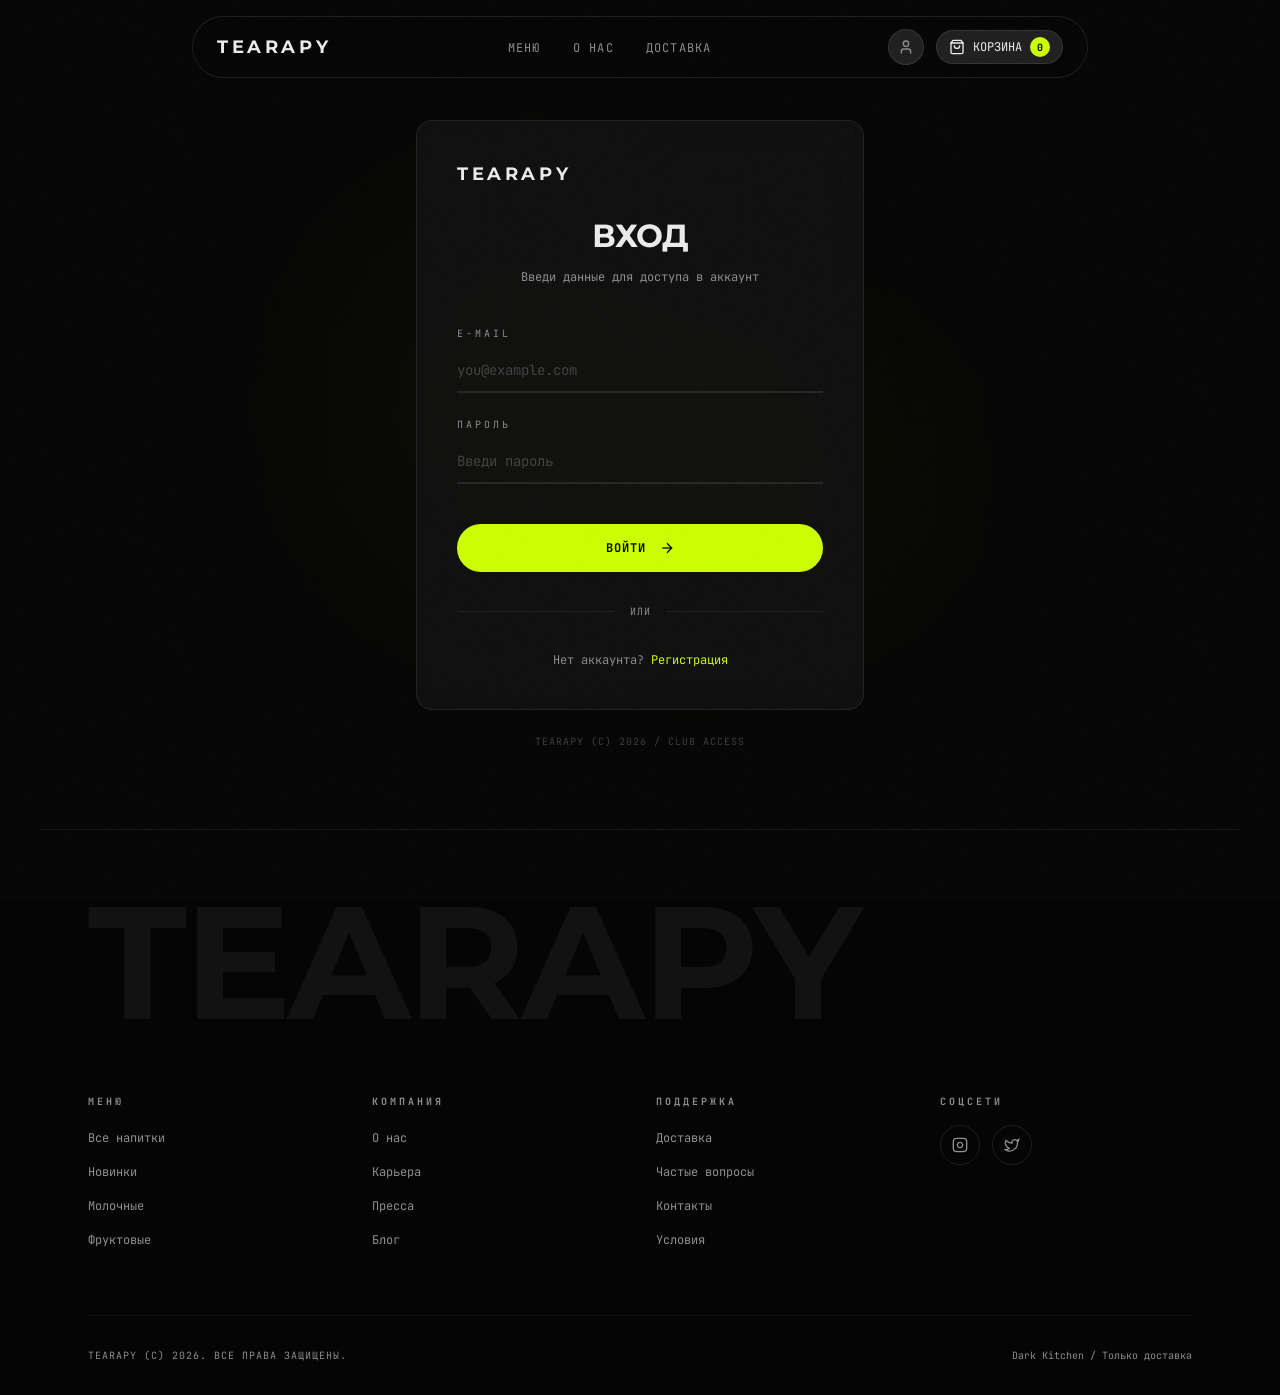
==== login.html @ bb84c398 "update: remove react" ====
<!DOCTYPE html>
<html lang="ru">
<head>
  <meta charset="UTF-8">
  <meta name="viewport" content="width=1200">
  <title>Вход | TEARAPY</title>
  <link rel="stylesheet" href="style.css">
  <link rel="preconnect" href="https://fonts.googleapis.com">
  <link rel="preconnect" href="https://fonts.gstatic.com" crossorigin>
  <link href="https://fonts.googleapis.com/css2?family=JetBrains+Mono:wght@400;500;600&family=Montserrat:wght@400;500;600;700;800&display=swap" rel="stylesheet">
</head>
<body>
  <main class="page">
    <header class="header">
      <nav class="header_nav">
        <a href="index.html" class="header_logo">TEARAPY</a>
        <ul class="header_links">
          <li><a href="menu.html" class="header_link">МЕНЮ</a></li>
          <li><a href="index.html#about" class="header_link">О НАС</a></li>
          <li><a href="index.html#delivery" class="header_link">ДОСТАВКА</a></li>
        </ul>
        <div class="header_actions">
          <a href="login.html" class="header_account" aria-label="Аккаунт">
            <svg xmlns="http://www.w3.org/2000/svg" width="16" height="16" viewBox="0 0 24 24" fill="none" stroke="currentColor" stroke-width="2" stroke-linecap="round" stroke-linejoin="round"><path d="M19 21v-2a4 4 0 0 0-4-4H9a4 4 0 0 0-4 4v2"/><circle cx="12" cy="7" r="4"/></svg>
          </a>
          <a href="menu.html" class="header_cart" aria-label="Корзина">
            <svg xmlns="http://www.w3.org/2000/svg" width="16" height="16" viewBox="0 0 24 24" fill="none" stroke="currentColor" stroke-width="2" stroke-linecap="round" stroke-linejoin="round"><path d="M6 2 3 6v14a2 2 0 0 0 2 2h14a2 2 0 0 0 2-2V6l-3-4Z"/><path d="M3 6h18"/><path d="M16 10a4 4 0 0 1-8 0"/></svg>
            <span class="header_cart_label">КОРЗИНА</span>
            <span class="header_cart_count">0</span>
          </a>
        </div>
      </nav>
    </header>

    <section class="auth">
      <div class="auth_bg">
        <div class="auth_bg_blur auth_bg_blur_left"></div>
        <div class="auth_bg_blur auth_bg_blur_right"></div>
      </div>
      <div class="auth_card">
        <a href="index.html" class="auth_logo">TEARAPY</a>
        <h1 class="auth_title">ВХОД</h1>
        <p class="auth_subtitle">Введи данные для доступа в аккаунт</p>

        <form class="auth_form" action="#" method="post">
          <div class="auth_field">
            <label class="auth_label" for="auth-email">E-mail</label>
            <input type="email" id="auth-email" name="email" class="auth_input" placeholder="you@example.com">
          </div>
          <div class="auth_field">
            <label class="auth_label" for="auth-password">Пароль</label>
            <input type="password" id="auth-password" name="password" class="auth_input" placeholder="Введи пароль">
          </div>
          <button type="submit" class="auth_submit">ВОЙТИ
            <svg xmlns="http://www.w3.org/2000/svg" width="16" height="16" viewBox="0 0 24 24" fill="none" stroke="currentColor" stroke-width="2"><path d="M5 12h14"/><path d="m12 5 7 7-7 7"/></svg>
          </button>
        </form>

        <div class="auth_divider">
          <span class="auth_divider_line"></span>
          <span class="auth_divider_text">или</span>
          <span class="auth_divider_line"></span>
        </div>

        <p class="auth_switch">
          Нет аккаунта? <a href="register.html" class="auth_link">Регистрация</a>
        </p>
      </div>

      <p class="auth_footer">TEARAPY (C) 2026 / Club Access</p>
    </section>

    <footer class="footer">
      <div class="footer_logo_wrap">
        <h2 class="footer_logo">TEARAPY</h2>
      </div>
      <div class="footer_links_grid">
        <div class="footer_column">
          <h4 class="footer_column_title">Меню</h4>
          <ul class="footer_column_links">
            <li><a href="menu.html" class="footer_link">Все напитки</a></li>
            <li><a href="menu.html#all" class="footer_link">Новинки</a></li>
            <li><a href="menu.html#milk-tea" class="footer_link">Молочные</a></li>
            <li><a href="menu.html#fruit-tea" class="footer_link">Фруктовые</a></li>
          </ul>
        </div>
        <div class="footer_column">
          <h4 class="footer_column_title">Компания</h4>
          <ul class="footer_column_links">
            <li><a href="index.html#about" class="footer_link">О нас</a></li>
            <li><a href="#" class="footer_link">Карьера</a></li>
            <li><a href="#" class="footer_link">Пресса</a></li>
            <li><a href="#" class="footer_link">Блог</a></li>
          </ul>
        </div>
        <div class="footer_column">
          <h4 class="footer_column_title">Поддержка</h4>
          <ul class="footer_column_links">
            <li><a href="#" class="footer_link">Доставка</a></li>
            <li><a href="#" class="footer_link">Частые вопросы</a></li>
            <li><a href="#" class="footer_link">Контакты</a></li>
            <li><a href="#" class="footer_link">Условия</a></li>
          </ul>
        </div>
        <div class="footer_column footer_column_social">
          <h4 class="footer_column_title">Соцсети</h4>
          <div class="footer_social">
            <a href="#" class="footer_social_link" aria-label="Instagram">
              <svg xmlns="http://www.w3.org/2000/svg" width="16" height="16" viewBox="0 0 24 24" fill="none" stroke="currentColor" stroke-width="2"><rect width="20" height="20" x="2" y="2" rx="5" ry="5"/><path d="M16 11.37A4 4 0 1 1 12.63 8 4 4 0 0 1 16 11.37z"/><line x1="17.5" x2="17.51" y1="6.5" y2="6.5"/></svg>
            </a>
            <a href="#" class="footer_social_link" aria-label="Twitter">
              <svg xmlns="http://www.w3.org/2000/svg" width="16" height="16" viewBox="0 0 24 24" fill="none" stroke="currentColor" stroke-width="2"><path d="M22 4s-.7 2.1-2 3.4c1.6 10-9.4 17.3-18 11.6 2.2.1 4.4-.6 6-2C3 15.5.5 9.6 3 5c2.2 2.6 5.6 4.1 9 4-.9-4.2 4-6.6 7-3.8 1.1 0 3-1.2 3-1.2z"/></svg>
            </a>
          </div>
        </div>
      </div>
      <div class="footer_bottom">
        <p class="footer_copyright">TEARAPY (C) 2026. Все права защищены.</p>
        <p class="footer_tagline">Dark Kitchen / Только доставка</p>
      </div>
    </footer>
  </main>
</body>
</html>
---- style.css ----
/* ============================================
   TEARAPY | Dark Kitchen — Static HTML/CSS
   Fixed width: 1200px | No JS | No Animations
   Naming: block_element (Block_Element)
   ============================================ */

:root {
  --background: 0 0% 2%;
  --foreground: 0 0% 92%;
  --card: 0 0% 7%;
  --primary: 72 100% 50%;
  --primary-foreground: 0 0% 2%;
  --secondary: 0 0% 12%;
  --muted: 0 0% 12%;
  --muted-foreground: 0 0% 55%;
  --border: 0 0% 14%;
}

* {
  box-sizing: border-box;
  margin: 0;
  padding: 0;
}

body {
  font-family: "Montserrat", system-ui, sans-serif;
  background: hsl(var(--background));
  color: hsl(var(--foreground));
  font-size: 16px;
  line-height: 1.5;
  -webkit-font-smoothing: antialiased;
  min-height: 100vh;
}

body::before {
  content: "";
  position: fixed;
  inset: 0;
  z-index: 50;
  pointer-events: none;
  opacity: 0.03;
  background-image: url("data:image/svg+xml,%3Csvg viewBox='0 0 256 256' xmlns='http://www.w3.org/2000/svg'%3E%3Cfilter id='noise'%3E%3CfeTurbulence type='fractalNoise' baseFrequency='0.9' numOctaves='4' stitchTiles='stitch'/%3E%3C/filter%3E%3Crect width='100%25' height='100%25' filter='url(%23noise)' opacity='1'/%3E%3C/svg%3E");
  background-repeat: repeat;
  background-size: 256px 256px;
}

::-webkit-scrollbar {
  width: 4px;
  height: 4px;
}
::-webkit-scrollbar-track {
  background: hsl(0 0% 5%);
}
::-webkit-scrollbar-thumb {
  background: hsl(0 0% 20%);
  border-radius: 2px;
}
::-webkit-scrollbar-thumb:hover {
  background: hsl(var(--primary));
}

/* Page */
.page {
  width: 1200px;
  margin: 0 auto;
  min-height: 100vh;
  position: relative;
}

/* =====================
   Header
   ===================== */
.header {
  position: fixed;
  top: 16px;
  left: 50%;
  transform: translateX(-50%);
  z-index: 40;
  width: calc(100% - 32px);
  max-width: 896px;
}

.header_nav {
  display: flex;
  align-items: center;
  justify-content: space-between;
  padding: 12px 24px;
  border-radius: 9999px;
  border: 1px solid hsl(var(--foreground) / 0.1);
  background: hsl(var(--background) / 0.6);
  backdrop-filter: blur(24px);
}

.header_logo {
  font-weight: 700;
  font-size: 18px;
  letter-spacing: 0.2em;
  text-transform: uppercase;
  color: hsl(var(--foreground));
  text-decoration: none;
}

.header_links {
  display: flex;
  align-items: center;
  gap: 32px;
  list-style: none;
}

.header_link {
  font-family: "JetBrains Mono", monospace;
  font-size: 12px;
  letter-spacing: 0.1em;
  text-transform: uppercase;
  color: hsl(var(--muted-foreground));
  text-decoration: none;
  transition: color 0.2s ease;
}

.header_link:hover {
  color: hsl(var(--primary));
}

.header_actions {
  display: flex;
  align-items: center;
  gap: 12px;
}

.header_account {
  display: flex;
  align-items: center;
  justify-content: center;
  width: 36px;
  height: 36px;
  border-radius: 9999px;
  border: 1px solid hsl(var(--foreground) / 0.1);
  background: hsl(var(--secondary));
  color: hsl(var(--muted-foreground));
  text-decoration: none;
  transition: border-color 0.2s ease, color 0.2s ease;
}

.header_account:hover {
  border-color: hsl(var(--primary));
  color: hsl(var(--primary));
}

.header_cart {
  display: flex;
  align-items: center;
  gap: 8px;
  padding: 6px 12px;
  border-radius: 9999px;
  border: 1px solid hsl(var(--foreground) / 0.1);
  background: hsl(var(--secondary));
  color: hsl(var(--foreground));
  text-decoration: none;
  transition: border-color 0.2s ease, color 0.2s ease;
  font-family: "JetBrains Mono", monospace;
  font-size: 12px;
}

.header_cart:hover {
  border-color: hsl(var(--primary));
  color: hsl(var(--primary));
}

.header_cart_label {
  display: inline;
}

.header_cart_count {
  display: inline-flex;
  align-items: center;
  justify-content: center;
  min-width: 20px;
  height: 20px;
  padding: 0 6px;
  border-radius: 9999px;
  background: hsl(var(--primary));
  color: hsl(var(--primary-foreground));
  font-size: 10px;
  font-weight: 700;
}

/* =====================
   Hero
   ===================== */
.hero {
  position: relative;
  display: flex;
  flex-direction: column;
  min-height: 100vh;
  padding-top: 96px;
}

.hero_content {
  display: flex;
  flex: 1;
  flex-direction: row;
  align-items: center;
  justify-content: center;
  gap: 32px;
  padding: 32px 48px 32px 48px;
}

.hero_typography {
  flex: 1;
  display: flex;
  flex-direction: column;
  gap: 8px;
}

.hero_subtitle {
  font-family: "JetBrains Mono", monospace;
  font-size: 12px;
  letter-spacing: 0.4em;
  text-transform: uppercase;
  color: hsl(var(--primary));
}

.hero_title {
  font-size: 5.5rem;
  font-weight: 800;
  line-height: 0.9;
  letter-spacing: -0.02em;
  text-transform: uppercase;
  color: hsl(var(--foreground));
}

.hero_title_accent {
  color: hsl(var(--primary));
}

.hero_title_muted {
  color: hsl(var(--muted-foreground));
}

.hero_description {
  margin-top: 16px;
  font-family: "JetBrains Mono", monospace;
  font-size: 14px;
  line-height: 1.6;
  color: hsl(var(--muted-foreground));
  max-width: 400px;
}

.hero_actions {
  margin-top: 24px;
  display: flex;
  flex-wrap: wrap;
  gap: 12px;
}

.hero_btn {
  display: inline-flex;
  align-items: center;
  padding: 12px 24px;
  border-radius: 9999px;
  font-family: "JetBrains Mono", monospace;
  font-size: 12px;
  font-weight: 600;
  letter-spacing: 0.1em;
  text-transform: uppercase;
  text-decoration: none;
  transition: transform 0.2s ease, border-color 0.2s ease, color 0.2s ease;
}

.hero_btn_primary {
  background: hsl(var(--primary));
  color: hsl(var(--primary-foreground));
}

.hero_btn_primary:hover {
  transform: scale(1.05);
}

.hero_btn_secondary {
  border: 1px solid hsl(var(--foreground) / 0.2);
  color: hsl(var(--foreground));
}

.hero_btn_secondary:hover {
  border-color: hsl(var(--primary));
  color: hsl(var(--primary));
}

.hero_image_wrap {
  position: relative;
  flex: 1;
  display: flex;
  align-items: center;
  justify-content: center;
  width: 480px;
  height: 600px;
}

.hero_image_glow {
  position: absolute;
  inset: 0;
  border-radius: 24px;
  background: hsl(var(--primary) / 0.1);
  filter: blur(48px);
}

.hero_image {
  position: relative;
  z-index: 10;
  width: 100%;
  height: 100%;
  border-radius: 24px;
  object-fit: cover;
}

.hero_marquee {
  overflow: hidden;
  border-top: 1px solid hsl(var(--foreground) / 0.1);
  border-bottom: 1px solid hsl(var(--foreground) / 0.1);
  background: hsl(var(--secondary) / 0.5);
  padding: 12px 0;
}

.hero_marquee_text {
  font-family: "JetBrains Mono", monospace;
  font-size: 12px;
  letter-spacing: 0.3em;
  text-transform: uppercase;
  color: hsl(var(--muted-foreground));
  white-space: nowrap;
}

/* =====================
   Advantages (BentoGrid)
   ===================== */
.advantages {
  padding: 80px 48px;
}

.advantages_header {
  margin-bottom: 48px;
}

.advantages_label {
  font-family: "JetBrains Mono", monospace;
  font-size: 12px;
  letter-spacing: 0.4em;
  text-transform: uppercase;
  color: hsl(var(--primary));
}

.advantages_title {
  margin-top: 8px;
  font-size: 3.75rem;
  font-weight: 700;
  letter-spacing: -0.02em;
  text-transform: uppercase;
  color: hsl(var(--foreground));
}

.advantages_title_muted {
  color: hsl(var(--muted-foreground));
}

.advantages_grid {
  display: grid;
  grid-template-columns: repeat(4, 1fr);
  grid-template-rows: repeat(2, 1fr);
  gap: 16px;
}

.advantages_card {
  position: relative;
  overflow: hidden;
  border-radius: 16px;
  border: 1px solid hsl(var(--foreground) / 0.08);
  background: hsl(var(--card));
  padding: 32px;
  transition: border-color 0.2s ease;
}

.advantages_card:hover {
  border-color: hsl(var(--primary) / 0.3);
}

.advantages_card_wide {
  grid-column: span 2;
  grid-row: span 2;
}

.advantages_card_span {
  grid-column: span 2;
}

.advantages_card_decoration {
  position: absolute;
  right: 40px;
  top: 25%;
  z-index: 0;
  font-size: 8rem;
  font-weight: 900;
  line-height: 1;
  text-transform: uppercase;
  color: hsl(0 0% 100% / 0.05);
  pointer-events: none;
}

.advantages_card_glow {
  position: absolute;
  inset: 0;
  background: hsl(var(--primary) / 0.03);
  opacity: 0;
  pointer-events: none;
  transition: opacity 0.2s ease;
}

.advantages_card:hover .advantages_card_glow {
  opacity: 1;
}

.advantages_card_content {
  position: relative;
  z-index: 10;
  display: flex;
  flex-direction: column;
  justify-content: space-between;
  gap: 24px;
  min-height: 100%;
}

.advantages_icon {
  display: flex;
  align-items: center;
  justify-content: center;
  width: 48px;
  height: 48px;
  border-radius: 12px;
  border: 1px solid hsl(var(--foreground) / 0.1);
  background: hsl(var(--secondary));
  color: hsl(var(--primary));
}

.advantages_card_title {
  font-size: 1.5rem;
  font-weight: 700;
  letter-spacing: 0.05em;
  text-transform: uppercase;
  color: hsl(var(--foreground));
}

.advantages_card_title_large {
  font-size: 1.875rem;
}

.advantages_card_text {
  margin-top: 8px;
  font-family: "JetBrains Mono", monospace;
  font-size: 12px;
  line-height: 1.6;
  color: hsl(var(--muted-foreground));
}

/* =====================
   Catalog
   ===================== */
.catalog {
  padding: 80px 48px;
}

.catalog_header {
  display: flex;
  flex-direction: row;
  align-items: flex-end;
  justify-content: space-between;
  margin-bottom: 48px;
}

.catalog_label {
  font-family: "JetBrains Mono", monospace;
  font-size: 12px;
  letter-spacing: 0.4em;
  text-transform: uppercase;
  color: hsl(var(--primary));
}

.catalog_title {
  margin-top: 8px;
  font-size: 3.75rem;
  font-weight: 700;
  letter-spacing: -0.02em;
  text-transform: uppercase;
  color: hsl(0 0% 100%);
}

.catalog_title_muted {
  color: hsl(var(--muted-foreground));
}

.catalog_link {
  font-family: "JetBrains Mono", monospace;
  font-size: 12px;
  letter-spacing: 0.1em;
  text-transform: uppercase;
  color: hsl(var(--muted-foreground));
  text-decoration: none;
  transition: color 0.2s ease;
}

.catalog_link:hover {
  color: hsl(var(--primary));
}

.catalog_grid {
  display: grid;
  grid-template-columns: repeat(4, 1fr);
  gap: 32px;
}

.catalog_card {
  display: flex;
  flex-direction: column;
  overflow: hidden;
  border-radius: 12px;
  border: 1px solid hsl(var(--foreground) / 0.06);
  background: #1e1e1e;
  transition: border-color 0.2s ease, box-shadow 0.2s ease;
}

.catalog_card:hover {
  border-color: hsl(var(--primary) / 0.3);
  box-shadow: 0 0 30px 0 hsl(var(--primary) / 0.06);
}

.catalog_card_image_wrap {
  position: relative;
  aspect-ratio: 3 / 4;
  width: 100%;
  overflow: hidden;
  background: #1e1e1e;
}

.catalog_card_image {
  width: 100%;
  height: 100%;
  object-fit: cover;
  transition: transform 0.3s ease;
}

.catalog_card:hover .catalog_card_image {
  transform: scale(1.05);
}

.catalog_card_tags {
  position: absolute;
  top: 12px;
  left: 12px;
  display: flex;
  gap: 6px;
}

.catalog_card_tag {
  padding: 2px 10px;
  border-radius: 9999px;
  background: hsl(var(--primary));
  font-family: "JetBrains Mono", monospace;
  font-size: 10px;
  font-weight: 700;
  text-transform: uppercase;
  color: hsl(var(--primary-foreground));
}

.catalog_card_info {
  display: flex;
  flex: 1;
  flex-direction: column;
  justify-content: space-between;
  gap: 16px;
  padding: 20px;
}

.catalog_card_title {
  font-size: 16px;
  font-weight: 700;
  letter-spacing: 0.05em;
  text-transform: uppercase;
  color: hsl(0 0% 100%);
  text-decoration: none;
  transition: color 0.2s ease;
}

.catalog_card_title:hover {
  color: hsl(var(--primary));
}

.catalog_card_volume {
  margin-top: 4px;
  font-family: "JetBrains Mono", monospace;
  font-size: 12px;
  color: hsl(var(--muted-foreground));
}

.catalog_card_footer {
  display: flex;
  align-items: center;
  justify-content: space-between;
  gap: 16px;
}

.catalog_card_price {
  font-family: "JetBrains Mono", monospace;
  font-size: 20px;
  font-weight: 700;
  color: hsl(0 0% 100%);
}

.catalog_card_btn {
  display: flex;
  flex-shrink: 0;
  align-items: center;
  justify-content: center;
  gap: 8px;
  padding: 0 16px;
  height: 40px;
  border-radius: 9999px;
  background: hsl(var(--primary));
  color: hsl(var(--primary-foreground));
  font-family: "JetBrains Mono", monospace;
  font-size: 11px;
  font-weight: 700;
  text-transform: uppercase;
  text-decoration: none;
  transition: background 0.2s ease, color 0.2s ease, filter 0.2s ease;
}

.catalog_card_btn:hover {
  filter: brightness(1.1);
}

/* =====================
   Moods (ShopByMood)
   ===================== */
.moods {
  padding: 80px 48px;
}

.moods_header {
  margin-bottom: 48px;
}

.moods_label {
  font-family: "JetBrains Mono", monospace;
  font-size: 12px;
  letter-spacing: 0.4em;
  text-transform: uppercase;
  color: hsl(var(--primary));
}

.moods_title {
  margin-top: 8px;
  font-size: 3.75rem;
  font-weight: 700;
  letter-spacing: -0.02em;
  text-transform: uppercase;
  color: hsl(var(--foreground));
}

.moods_title_muted {
  color: hsl(var(--muted-foreground));
}

.moods_cards {
  display: flex;
  flex-direction: row;
  align-items: stretch;
  gap: 16px;
}

.moods_card {
  position: relative;
  flex: 1;
  min-height: 420px;
  overflow: hidden;
  border-radius: 16px;
  border: 1px solid hsl(var(--foreground) / 0.08);
  background: hsl(var(--card));
  text-decoration: none;
  cursor: pointer;
  transition: border-color 0.2s ease, box-shadow 0.2s ease, flex 0.3s ease;
}

.moods_card:hover {
  flex: 2.5;
  border-color: hsl(var(--primary) / 0.3);
}

.moods_card_energy:hover {
  box-shadow: 0 0 60px -10px hsl(72 100% 50% / 0.3);
}

.moods_card_chill:hover {
  box-shadow: 0 0 60px -10px hsl(258 90% 66% / 0.3);
}

.moods_card_focus:hover {
  box-shadow: 0 0 60px -10px hsl(24 95% 53% / 0.3);
}

.moods_card_gradient {
  position: absolute;
  inset: 0;
  opacity: 0;
  transition: opacity 0.3s ease;
  pointer-events: none;
}

.moods_card_energy .moods_card_gradient {
  background: linear-gradient(to bottom, hsl(72 100% 50% / 0.3), hsl(72 100% 50% / 0.05), transparent);
}

.moods_card_chill .moods_card_gradient {
  background: linear-gradient(to bottom, hsl(258 90% 66% / 0.3), hsl(258 90% 66% / 0.05), transparent);
}

.moods_card_focus .moods_card_gradient {
  background: linear-gradient(to bottom, hsl(24 95% 53% / 0.3), hsl(24 95% 53% / 0.05), transparent);
}

.moods_card:hover .moods_card_gradient {
  opacity: 1;
}

.moods_card_content {
  position: relative;
  z-index: 10;
  display: flex;
  flex-direction: column;
  justify-content: space-between;
  height: 100%;
  padding: 32px;
}

.moods_card_badge {
  display: inline-block;
  margin-bottom: 12px;
  padding: 4px 12px;
  border-radius: 9999px;
  border: 1px solid hsl(var(--foreground) / 0.1);
  background: hsl(var(--secondary));
  font-family: "JetBrains Mono", monospace;
  font-size: 10px;
  letter-spacing: 0.1em;
  text-transform: uppercase;
  color: hsl(var(--muted-foreground));
}

.moods_card_title {
  font-size: 2rem;
  font-weight: 700;
  letter-spacing: 0.05em;
  text-transform: uppercase;
  color: hsl(var(--foreground));
  transition: color 0.2s ease;
}

.moods_card:hover .moods_card_title {
  color: inherit;
}

.moods_card_energy:hover .moods_card_title {
  color: hsl(var(--primary));
}

.moods_card_chill:hover .moods_card_title {
  color: hsl(258 90% 66%);
}

.moods_card_focus:hover .moods_card_title {
  color: hsl(24 95% 53%);
}

.moods_card_subtitle {
  margin-top: 12px;
  font-family: "JetBrains Mono", monospace;
  font-size: 12px;
  line-height: 1.6;
  color: hsl(var(--muted-foreground));
  opacity: 0;
  max-height: 0;
  overflow: hidden;
  transition: opacity 0.3s ease, max-height 0.3s ease;
}

.moods_card:hover .moods_card_subtitle {
  opacity: 1;
  max-height: 100px;
}

.moods_card_link {
  margin-top: 24px;
  display: flex;
  align-items: center;
  gap: 8px;
  font-family: "JetBrains Mono", monospace;
  font-size: 12px;
  letter-spacing: 0.1em;
  text-transform: uppercase;
  opacity: 0;
  transition: opacity 0.2s ease, color 0.2s ease;
}

.moods_card:hover .moods_card_link {
  opacity: 1;
}

.moods_card_energy:hover .moods_card_link {
  color: hsl(var(--primary));
}

.moods_card_chill:hover .moods_card_link {
  color: hsl(258 90% 66%);
}

.moods_card_focus:hover .moods_card_link {
  color: hsl(24 95% 53%);
}

.moods_card_number {
  position: absolute;
  right: 16px;
  bottom: 16px;
  font-size: 8rem;
  font-weight: 700;
  line-height: 1;
  color: hsl(var(--foreground) / 0.03);
  pointer-events: none;
}

/* =====================
   Footer
   ===================== */
.footer {
  border-top: 1px solid hsl(var(--foreground) / 0.08);
  padding: 64px 48px 32px;
}

.footer_logo_wrap {
  margin-bottom: 64px;
  overflow: hidden;
}

.footer_logo {
  font-size: 10rem;
  font-weight: 700;
  line-height: 0.85;
  letter-spacing: -0.02em;
  text-transform: uppercase;
  color: hsl(var(--foreground) / 0.06);
}

.footer_links_grid {
  display: grid;
  grid-template-columns: repeat(4, 1fr);
  gap: 32px;
}

.footer_column_title {
  margin-bottom: 16px;
  font-family: "JetBrains Mono", monospace;
  font-size: 10px;
  letter-spacing: 0.3em;
  text-transform: uppercase;
  color: hsl(var(--muted-foreground));
}

.footer_column_links {
  display: flex;
  flex-direction: column;
  gap: 10px;
  list-style: none;
}

.footer_link {
  font-family: "JetBrains Mono", monospace;
  font-size: 12px;
  color: hsl(var(--foreground) / 0.6);
  text-decoration: none;
  transition: color 0.2s ease;
}

.footer_link:hover {
  color: hsl(var(--primary));
}

.footer_social {
  display: flex;
  gap: 12px;
}

.footer_social_link {
  display: flex;
  align-items: center;
  justify-content: center;
  width: 40px;
  height: 40px;
  border-radius: 9999px;
  border: 1px solid hsl(var(--foreground) / 0.1);
  color: hsl(var(--foreground) / 0.6);
  text-decoration: none;
  transition: border-color 0.2s ease, color 0.2s ease;
}

.footer_social_link:hover {
  border-color: hsl(var(--primary));
  color: hsl(var(--primary));
}

.footer_bottom {
  margin-top: 64px;
  padding-top: 32px;
  border-top: 1px solid hsl(var(--foreground) / 0.05);
  display: flex;
  flex-direction: row;
  align-items: center;
  justify-content: space-between;
  gap: 16px;
}

.footer_copyright {
  font-family: "JetBrains Mono", monospace;
  font-size: 10px;
  letter-spacing: 0.1em;
  text-transform: uppercase;
  color: hsl(var(--muted-foreground));
}

.footer_tagline {
  font-family: "JetBrains Mono", monospace;
  font-size: 10px;
  color: hsl(var(--muted-foreground));
}

/* =====================
   Menu Page
   ===================== */
.menu_page {
  padding: 96px 48px 80px;
}

.menu_header {
  margin-bottom: 40px;
}

.menu_label {
  font-family: "JetBrains Mono", monospace;
  font-size: 12px;
  letter-spacing: 0.4em;
  text-transform: uppercase;
  color: hsl(var(--primary));
}

.menu_title {
  margin-top: 8px;
  font-size: 3.75rem;
  font-weight: 700;
  letter-spacing: -0.02em;
  text-transform: uppercase;
  color: hsl(0 0% 100%);
}

.menu_title_muted {
  color: hsl(var(--muted-foreground));
}

.menu_filters {
  display: flex;
  flex-wrap: wrap;
  gap: 8px;
  margin-bottom: 40px;
}

.menu_filter {
  flex-shrink: 0;
  padding: 10px 20px;
  border-radius: 9999px;
  border: 1px solid hsl(var(--foreground) / 0.1);
  background: #1e1e1e;
  font-family: "JetBrains Mono", monospace;
  font-size: 12px;
  letter-spacing: 0.1em;
  text-transform: uppercase;
  color: hsl(var(--muted-foreground));
  text-decoration: none;
  transition: border-color 0.2s ease, background 0.2s ease, color 0.2s ease;
}

.menu_filter:hover {
  border-color: hsl(var(--foreground) / 0.2);
  color: hsl(0 0% 100%);
}

.menu_filter_active {
  border-color: hsl(var(--primary));
  background: hsl(var(--primary));
  color: hsl(var(--primary-foreground));
}

.menu_section {
  margin-bottom: 48px;
}

.menu_section:target {
  scroll-margin-top: 100px;
}

.menu_section_title {
  margin-bottom: 24px;
  font-size: 1.25rem;
  font-weight: 600;
  letter-spacing: 0.05em;
  text-transform: uppercase;
  color: hsl(var(--muted-foreground));
}

.menu_grid {
  display: grid;
  grid-template-columns: repeat(4, 1fr);
  gap: 32px;
}

.menu_grid .catalog_card_info {
  gap: 8px;
}

.catalog_card_description {
  font-family: "JetBrains Mono", monospace;
  font-size: 10px;
  line-height: 1.5;
  color: hsl(var(--muted-foreground));
  display: -webkit-box;
  -webkit-line-clamp: 2;
  -webkit-box-orient: vertical;
  overflow: hidden;
}

.menu_grid .catalog_card_footer {
  flex-direction: column;
  align-items: flex-start;
  gap: 8px;
}

.menu_grid .catalog_card_volume {
  font-size: 9px;
  margin: 0;
}

.menu_footer {
  margin-top: 32px;
  text-align: center;
  font-family: "JetBrains Mono", monospace;
  font-size: 10px;
  letter-spacing: 0.1em;
  text-transform: uppercase;
  color: hsl(var(--muted-foreground));
}

/* =====================
   Auth (Login / Register)
   ===================== */
.auth {
  position: relative;
  display: flex;
  flex-direction: column;
  align-items: center;
  justify-content: center;
  min-height: 80vh;
  padding: 120px 48px 80px;
}

.auth_bg {
  position: absolute;
  inset: 0;
  pointer-events: none;
}

.auth_bg_blur {
  position: absolute;
  border-radius: 50%;
  background: hsl(var(--primary) / 0.04);
  filter: blur(120px);
}

.auth_bg_blur_left {
  top: 25%;
  left: 25%;
  width: 400px;
  height: 400px;
}

.auth_bg_blur_right {
  right: 25%;
  bottom: 25%;
  width: 300px;
  height: 300px;
  background: hsl(var(--primary) / 0.03);
  filter: blur(100px);
}

.auth_card {
  position: relative;
  z-index: 10;
  width: 100%;
  max-width: 448px;
  padding: 40px;
  border-radius: 16px;
  border: 1px solid hsl(var(--foreground) / 0.08);
  background: hsl(var(--card) / 0.8);
  backdrop-filter: blur(24px);
}

.auth_logo {
  display: block;
  margin-bottom: 24px;
  font-size: 18px;
  font-weight: 700;
  letter-spacing: 0.2em;
  text-transform: uppercase;
  color: hsl(var(--foreground));
  text-decoration: none;
}

.auth_logo:hover {
  color: hsl(var(--primary));
}

.auth_title {
  text-align: center;
  font-size: 2rem;
  font-weight: 700;
  letter-spacing: -0.02em;
  text-transform: uppercase;
  color: hsl(var(--foreground));
}

.auth_subtitle {
  margin-top: 8px;
  text-align: center;
  font-family: "JetBrains Mono", monospace;
  font-size: 12px;
  color: hsl(var(--muted-foreground));
}

.auth_form {
  display: flex;
  flex-direction: column;
  gap: 24px;
  margin-top: 40px;
}

.auth_field {
  display: block;
}

.auth_label {
  display: block;
  margin-bottom: 8px;
  font-family: "JetBrains Mono", monospace;
  font-size: 10px;
  letter-spacing: 0.3em;
  text-transform: uppercase;
  color: hsl(var(--muted-foreground));
}

.auth_input {
  width: 100%;
  padding: 12px 0;
  border: none;
  border-bottom: 2px solid hsl(var(--foreground) / 0.1);
  background: transparent;
  font-family: "JetBrains Mono", monospace;
  font-size: 14px;
  color: hsl(var(--foreground));
  outline: none;
  transition: border-color 0.2s ease;
}

.auth_input::placeholder {
  color: hsl(var(--muted-foreground) / 0.4);
}

.auth_input:focus {
  border-bottom-color: hsl(var(--primary));
}

.auth_submit {
  display: flex;
  align-items: center;
  justify-content: center;
  gap: 12px;
  margin-top: 16px;
  padding: 16px 24px;
  border: none;
  border-radius: 9999px;
  background: hsl(var(--primary));
  font-family: "JetBrains Mono", monospace;
  font-size: 12px;
  font-weight: 700;
  letter-spacing: 0.1em;
  text-transform: uppercase;
  color: hsl(var(--primary-foreground));
  cursor: pointer;
  transition: filter 0.2s ease, transform 0.2s ease;
}

.auth_submit:hover {
  filter: brightness(1.1);
  transform: scale(1.02);
}

.auth_divider {
  display: flex;
  align-items: center;
  gap: 16px;
  margin: 32px 0;
}

.auth_divider_line {
  flex: 1;
  height: 1px;
  background: hsl(var(--foreground) / 0.08);
}

.auth_divider_text {
  font-family: "JetBrains Mono", monospace;
  font-size: 10px;
  letter-spacing: 0.1em;
  text-transform: uppercase;
  color: hsl(var(--muted-foreground));
}

.auth_switch {
  text-align: center;
  font-family: "JetBrains Mono", monospace;
  font-size: 12px;
  color: hsl(var(--muted-foreground));
}

.auth_link {
  color: hsl(var(--primary));
  text-decoration: none;
}

.auth_link:hover {
  text-decoration: underline;
}

.auth_footer {
  margin-top: 24px;
  text-align: center;
  font-family: "JetBrains Mono", monospace;
  font-size: 10px;
  letter-spacing: 0.1em;
  text-transform: uppercase;
  color: hsl(var(--muted-foreground) / 0.4);
}

/* =====================
   Product Detail
   ===================== */
.product_detail {
  padding: 96px 48px 80px;
}

.product_back {
  display: inline-flex;
  align-items: center;
  gap: 8px;
  margin-bottom: 32px;
  font-family: "JetBrains Mono", monospace;
  font-size: 12px;
  letter-spacing: 0.1em;
  text-transform: uppercase;
  color: hsl(var(--muted-foreground));
  text-decoration: none;
  transition: color 0.2s ease;
}

.product_back:hover {
  color: hsl(var(--primary));
}

.product_header {
  margin-bottom: 48px;
}

.product_tags {
  display: flex;
  flex-wrap: wrap;
  gap: 8px;
  margin-bottom: 8px;
}

.product_tag {
  padding: 2px 10px;
  border-radius: 9999px;
  background: hsl(var(--primary));
  font-family: "JetBrains Mono", monospace;
  font-size: 10px;
  font-weight: 700;
  text-transform: uppercase;
  color: hsl(var(--primary-foreground));
}

.product_category {
  font-family: "JetBrains Mono", monospace;
  font-size: 12px;
  letter-spacing: 0.4em;
  text-transform: uppercase;
  color: hsl(var(--primary));
}

.product_title {
  margin-top: 8px;
  font-size: 3.75rem;
  font-weight: 700;
  letter-spacing: -0.02em;
  text-transform: uppercase;
  color: hsl(var(--foreground));
}

.product_content {
  display: flex;
  flex-direction: row;
  gap: 48px;
}

.product_image_wrap {
  flex: 0 0 50%;
  position: relative;
  aspect-ratio: 3 / 4;
  overflow: hidden;
  border-radius: 16px;
  background: hsl(var(--secondary));
}

.product_image {
  width: 100%;
  height: 100%;
  object-fit: cover;
}

.product_panel {
  flex: 1;
  display: flex;
  flex-direction: column;
  gap: 32px;
}

.product_description {
  font-family: "JetBrains Mono", monospace;
  font-size: 14px;
  line-height: 1.6;
  color: hsl(var(--muted-foreground));
}

.product_control {
  display: block;
}

.product_control_label {
  display: block;
  margin-bottom: 12px;
  font-family: "JetBrains Mono", monospace;
  font-size: 10px;
  letter-spacing: 0.3em;
  text-transform: uppercase;
  color: hsl(var(--muted-foreground));
}

.product_control_options {
  display: flex;
  gap: 8px;
}

.product_control_options_sugar {
  gap: 6px;
}

.product_option {
  flex: 1;
  padding: 12px;
  border-radius: 8px;
  border: 1px solid hsl(var(--foreground) / 0.1);
  background: hsl(var(--secondary));
  font-family: "JetBrains Mono", monospace;
  font-size: 12px;
  letter-spacing: 0.1em;
  text-transform: uppercase;
  color: hsl(var(--muted-foreground));
  text-align: center;
  transition: border-color 0.2s ease, background 0.2s ease, color 0.2s ease;
}

.product_option:hover {
  border-color: hsl(var(--foreground) / 0.2);
}

.product_option_active {
  border-color: hsl(var(--primary));
  background: hsl(var(--primary) / 0.1);
  color: hsl(var(--primary));
}

.product_toppings {
  display: grid;
  grid-template-columns: repeat(2, 1fr);
  gap: 8px;
}

.product_topping {
  display: flex;
  align-items: center;
  justify-content: space-between;
  padding: 12px 16px;
  border-radius: 8px;
  border: 1px solid hsl(var(--foreground) / 0.1);
  background: hsl(var(--secondary));
  font-family: "JetBrains Mono", monospace;
  font-size: 12px;
  color: hsl(var(--foreground));
  transition: border-color 0.2s ease;
}

.product_topping:hover {
  border-color: hsl(var(--foreground) / 0.2);
}

.product_topping_price {
  font-size: 10px;
  color: hsl(var(--muted-foreground));
}

.product_ingredients {
  padding: 20px;
  border-radius: 12px;
  border: 1px solid hsl(var(--foreground) / 0.08);
  background: hsl(var(--card));
}

.product_ingredients_label {
  margin-bottom: 12px;
  font-family: "JetBrains Mono", monospace;
  font-size: 10px;
  letter-spacing: 0.3em;
  text-transform: uppercase;
  color: hsl(var(--muted-foreground));
}

.product_ingredients_list {
  display: flex;
  flex-direction: column;
  gap: 8px;
}

.product_ingredient {
  display: flex;
  align-items: center;
  justify-content: space-between;
  padding-bottom: 8px;
  border-bottom: 1px solid hsl(var(--foreground) / 0.05);
  font-family: "JetBrains Mono", monospace;
  font-size: 12px;
  color: hsl(var(--foreground));
}

.product_ingredient:last-child {
  border-bottom: none;
}

.product_ingredient_code {
  font-size: 10px;
  color: hsl(var(--muted-foreground));
}

.product_ingredient_amount {
  color: hsl(var(--primary));
}

.product_add {
  display: flex;
  align-items: center;
  gap: 16px;
}

.product_quantity {
  display: flex;
  align-items: center;
  justify-content: center;
  width: 48px;
  height: 48px;
  border-radius: 9999px;
  border: 1px solid hsl(var(--foreground) / 0.1);
  background: hsl(var(--secondary));
}

.product_quantity_value {
  font-family: "JetBrains Mono", monospace;
  font-size: 14px;
  color: hsl(var(--foreground));
}

.product_add_btn {
  flex: 1;
  display: flex;
  align-items: center;
  justify-content: center;
  gap: 12px;
  padding: 14px 24px;
  border-radius: 9999px;
  background: hsl(var(--primary));
  font-family: "JetBrains Mono", monospace;
  font-size: 12px;
  font-weight: 700;
  letter-spacing: 0.1em;
  text-transform: uppercase;
  color: hsl(var(--primary-foreground));
  text-decoration: none;
  transition: filter 0.2s ease, transform 0.2s ease;
}

.product_add_btn:hover {
  filter: brightness(1.1);
  transform: scale(1.02);
}
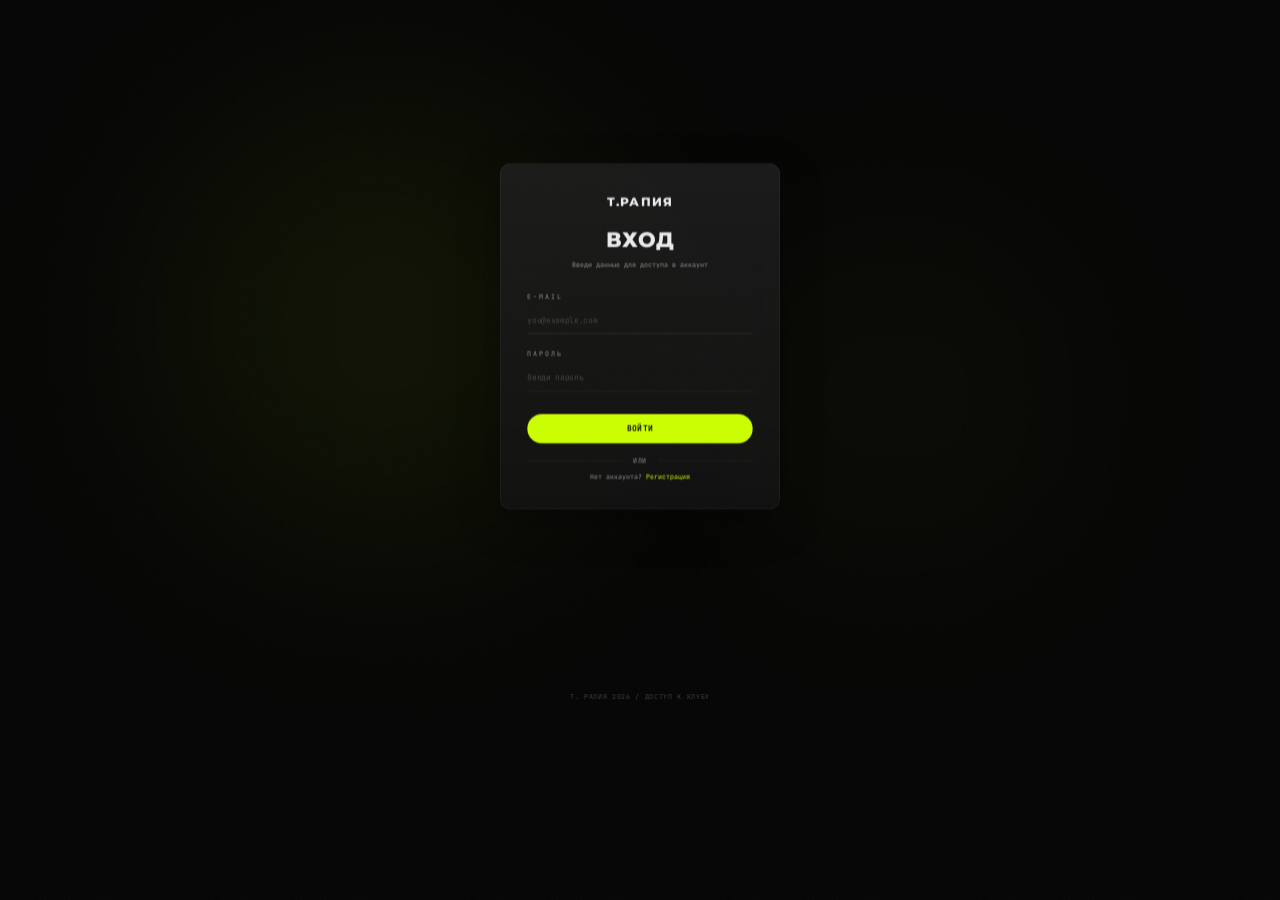
==== commit 1291d590: "update: design refactor" ====
--- a/login.html
+++ b/login.html
@@ -2,63 +2,41 @@
 <html lang="ru">
 <head>
   <meta charset="UTF-8">
-  <meta name="viewport" content="width=1200">
-  <title>Вход | TEARAPY</title>
+  <meta name="viewport" content="width=1920">
+  <title>Вход | Т.Рапия</title>
   <link rel="stylesheet" href="style.css">
   <link rel="preconnect" href="https://fonts.googleapis.com">
   <link rel="preconnect" href="https://fonts.gstatic.com" crossorigin>
   <link href="https://fonts.googleapis.com/css2?family=JetBrains+Mono:wght@400;500;600&family=Montserrat:wght@400;500;600;700;800&display=swap" rel="stylesheet">
 </head>
-<body>
-  <main class="page">
-    <header class="header">
-      <nav class="header_nav">
-        <a href="index.html" class="header_logo">TEARAPY</a>
-        <ul class="header_links">
-          <li><a href="menu.html" class="header_link">МЕНЮ</a></li>
-          <li><a href="index.html#about" class="header_link">О НАС</a></li>
-          <li><a href="index.html#delivery" class="header_link">ДОСТАВКА</a></li>
-        </ul>
-        <div class="header_actions">
-          <a href="login.html" class="header_account" aria-label="Аккаунт">
-            <svg xmlns="http://www.w3.org/2000/svg" width="16" height="16" viewBox="0 0 24 24" fill="none" stroke="currentColor" stroke-width="2" stroke-linecap="round" stroke-linejoin="round"><path d="M19 21v-2a4 4 0 0 0-4-4H9a4 4 0 0 0-4 4v2"/><circle cx="12" cy="7" r="4"/></svg>
-          </a>
-          <a href="menu.html" class="header_cart" aria-label="Корзина">
-            <svg xmlns="http://www.w3.org/2000/svg" width="16" height="16" viewBox="0 0 24 24" fill="none" stroke="currentColor" stroke-width="2" stroke-linecap="round" stroke-linejoin="round"><path d="M6 2 3 6v14a2 2 0 0 0 2 2h14a2 2 0 0 0 2-2V6l-3-4Z"/><path d="M3 6h18"/><path d="M16 10a4 4 0 0 1-8 0"/></svg>
-            <span class="header_cart_label">КОРЗИНА</span>
-            <span class="header_cart_count">0</span>
-          </a>
-        </div>
-      </nav>
-    </header>
-
+<body class="auth_page">
+  <div class="viewport">
+    <main class="page">
     <section class="auth">
       <div class="auth_bg">
         <div class="auth_bg_blur auth_bg_blur_left"></div>
         <div class="auth_bg_blur auth_bg_blur_right"></div>
       </div>
       <div class="auth_card">
-        <a href="index.html" class="auth_logo">TEARAPY</a>
+        <a href="index.html" class="auth_logo">Т.Рапия</a>
         <h1 class="auth_title">ВХОД</h1>
         <p class="auth_subtitle">Введи данные для доступа в аккаунт</p>
 
         <form class="auth_form" action="#" method="post">
           <div class="auth_field">
-            <label class="auth_label" for="auth-email">E-mail</label>
+            <label class="auth_label" for="auth-email">E-MAIL</label>
             <input type="email" id="auth-email" name="email" class="auth_input" placeholder="you@example.com">
           </div>
           <div class="auth_field">
-            <label class="auth_label" for="auth-password">Пароль</label>
+            <label class="auth_label" for="auth-password">ПАРОЛЬ</label>
             <input type="password" id="auth-password" name="password" class="auth_input" placeholder="Введи пароль">
           </div>
-          <button type="submit" class="auth_submit">ВОЙТИ
-            <svg xmlns="http://www.w3.org/2000/svg" width="16" height="16" viewBox="0 0 24 24" fill="none" stroke="currentColor" stroke-width="2"><path d="M5 12h14"/><path d="m12 5 7 7-7 7"/></svg>
-          </button>
+          <button type="submit" class="auth_submit">ВОЙТИ</button>
         </form>
 
         <div class="auth_divider">
           <span class="auth_divider_line"></span>
-          <span class="auth_divider_text">или</span>
+          <span class="auth_divider_text">ИЛИ</span>
           <span class="auth_divider_line"></span>
         </div>
 
@@ -67,58 +45,10 @@
         </p>
       </div>
 
-      <p class="auth_footer">TEARAPY (C) 2026 / Club Access</p>
+      <p class="auth_footer">Т. РАПИЯ 2026 / ДОСТУП К КЛУБУ</p>
     </section>
-
-    <footer class="footer">
-      <div class="footer_logo_wrap">
-        <h2 class="footer_logo">TEARAPY</h2>
-      </div>
-      <div class="footer_links_grid">
-        <div class="footer_column">
-          <h4 class="footer_column_title">Меню</h4>
-          <ul class="footer_column_links">
-            <li><a href="menu.html" class="footer_link">Все напитки</a></li>
-            <li><a href="menu.html#all" class="footer_link">Новинки</a></li>
-            <li><a href="menu.html#milk-tea" class="footer_link">Молочные</a></li>
-            <li><a href="menu.html#fruit-tea" class="footer_link">Фруктовые</a></li>
-          </ul>
-        </div>
-        <div class="footer_column">
-          <h4 class="footer_column_title">Компания</h4>
-          <ul class="footer_column_links">
-            <li><a href="index.html#about" class="footer_link">О нас</a></li>
-            <li><a href="#" class="footer_link">Карьера</a></li>
-            <li><a href="#" class="footer_link">Пресса</a></li>
-            <li><a href="#" class="footer_link">Блог</a></li>
-          </ul>
-        </div>
-        <div class="footer_column">
-          <h4 class="footer_column_title">Поддержка</h4>
-          <ul class="footer_column_links">
-            <li><a href="#" class="footer_link">Доставка</a></li>
-            <li><a href="#" class="footer_link">Частые вопросы</a></li>
-            <li><a href="#" class="footer_link">Контакты</a></li>
-            <li><a href="#" class="footer_link">Условия</a></li>
-          </ul>
-        </div>
-        <div class="footer_column footer_column_social">
-          <h4 class="footer_column_title">Соцсети</h4>
-          <div class="footer_social">
-            <a href="#" class="footer_social_link" aria-label="Instagram">
-              <svg xmlns="http://www.w3.org/2000/svg" width="16" height="16" viewBox="0 0 24 24" fill="none" stroke="currentColor" stroke-width="2"><rect width="20" height="20" x="2" y="2" rx="5" ry="5"/><path d="M16 11.37A4 4 0 1 1 12.63 8 4 4 0 0 1 16 11.37z"/><line x1="17.5" x2="17.51" y1="6.5" y2="6.5"/></svg>
-            </a>
-            <a href="#" class="footer_social_link" aria-label="Twitter">
-              <svg xmlns="http://www.w3.org/2000/svg" width="16" height="16" viewBox="0 0 24 24" fill="none" stroke="currentColor" stroke-width="2"><path d="M22 4s-.7 2.1-2 3.4c1.6 10-9.4 17.3-18 11.6 2.2.1 4.4-.6 6-2C3 15.5.5 9.6 3 5c2.2 2.6 5.6 4.1 9 4-.9-4.2 4-6.6 7-3.8 1.1 0 3-1.2 3-1.2z"/></svg>
-            </a>
-          </div>
-        </div>
-      </div>
-      <div class="footer_bottom">
-        <p class="footer_copyright">TEARAPY (C) 2026. Все права защищены.</p>
-        <p class="footer_tagline">Dark Kitchen / Только доставка</p>
-      </div>
-    </footer>
-  </main>
+    </main>
+  </div>
+  <script src="fit.js" defer></script>
 </body>
 </html>
--- a/style.css
+++ b/style.css
@@ -1,6 +1,6 @@
 /* ============================================
    TEARAPY | Dark Kitchen — Static HTML/CSS
-   Fixed width: 1200px | No JS | No Animations
+   Fixed width: 1920px | No JS | No Animations
    Naming: block_element (Block_Element)
    ============================================ */
 
@@ -20,6 +20,7 @@
   box-sizing: border-box;
   margin: 0;
   padding: 0;
+  scroll-behavior: smooth;
 }
 
 body {
@@ -30,6 +31,15 @@
   line-height: 1.5;
   -webkit-font-smoothing: antialiased;
   min-height: 100vh;
+}
+
+body.auth_page {
+  height: 100vh;
+  overflow-y: hidden;
+}
+
+html.fit-enabled body.auth_page {
+  overflow: hidden;
 }
 
 body::before {
@@ -61,10 +71,36 @@
 
 /* Page */
 .page {
-  width: 1200px;
+  width: 1920px;
   margin: 0 auto;
   min-height: 100vh;
   position: relative;
+}
+
+/* =====================
+   Fit-to-viewport (for laptop demos)
+   Keeps 1920px layout but scales down to avoid horizontal scrollbars.
+   ===================== */
+.viewport {
+  width: 100%;
+  min-height: 100vh;
+}
+
+html.fit-enabled body {
+  overflow-x: hidden;
+}
+
+html.fit-enabled .viewport {
+  position: relative;
+}
+
+html.fit-enabled .page {
+  position: absolute;
+  left: 50%;
+  top: 0;
+  margin: 0;
+  transform: translateX(-50%) scale(var(--fit-scale, 1));
+  transform-origin: top center;
 }
 
 /* =====================
@@ -84,17 +120,18 @@
   display: flex;
   align-items: center;
   justify-content: space-between;
-  padding: 12px 24px;
+  height: 60px;
+  padding: 0 24px;
   border-radius: 9999px;
   border: 1px solid hsl(var(--foreground) / 0.1);
   background: hsl(var(--background) / 0.6);
-  backdrop-filter: blur(24px);
 }
 
 .header_logo {
-  font-weight: 700;
+  font-weight: 800;
   font-size: 18px;
-  letter-spacing: 0.2em;
+  line-height: 28px;
+  letter-spacing: 0.1em;
   text-transform: uppercase;
   color: hsl(var(--foreground));
   text-decoration: none;
@@ -109,8 +146,8 @@
 
 .header_link {
   font-family: "JetBrains Mono", monospace;
-  font-size: 12px;
-  letter-spacing: 0.1em;
+  font-size: 11.8px;
+  letter-spacing: 0.6px;
   text-transform: uppercase;
   color: hsl(var(--muted-foreground));
   text-decoration: none;
@@ -131,8 +168,8 @@
   display: flex;
   align-items: center;
   justify-content: center;
-  width: 36px;
-  height: 36px;
+  width: 34px;
+  height: 34px;
   border-radius: 9999px;
   border: 1px solid hsl(var(--foreground) / 0.1);
   background: hsl(var(--secondary));
@@ -147,10 +184,13 @@
 }
 
 .header_cart {
+  position: relative;
   display: flex;
   align-items: center;
   gap: 8px;
-  padding: 6px 12px;
+  height: 34px;
+  min-width: 127px;
+  padding: 0 12px;
   border-radius: 9999px;
   border: 1px solid hsl(var(--foreground) / 0.1);
   background: hsl(var(--secondary));
@@ -158,7 +198,9 @@
   text-decoration: none;
   transition: border-color 0.2s ease, color 0.2s ease;
   font-family: "JetBrains Mono", monospace;
-  font-size: 12px;
+  font-size: 11.67px;
+  letter-spacing: 0.6px;
+  text-transform: uppercase;
 }
 
 .header_cart:hover {
@@ -171,6 +213,9 @@
 }
 
 .header_cart_count {
+  position: absolute;
+  right: 6px;
+  top: 6px;
   display: inline-flex;
   align-items: center;
   justify-content: center;
@@ -189,42 +234,39 @@
    ===================== */
 .hero {
   position: relative;
-  display: flex;
-  flex-direction: column;
-  min-height: 100vh;
-  padding-top: 96px;
+  height: 1080px;
+  min-height: 1080px;
+  padding-top: 0;
 }
 
 .hero_content {
-  display: flex;
-  flex: 1;
-  flex-direction: row;
-  align-items: center;
-  justify-content: center;
-  gap: 32px;
-  padding: 32px 48px 32px 48px;
+  position: relative;
+  width: 1920px;
+  height: 1080px;
 }
 
 .hero_typography {
-  flex: 1;
-  display: flex;
-  flex-direction: column;
-  gap: 8px;
+  position: absolute;
+  left: 96px;
+  top: 180px;
+  width: 848px;
 }
 
 .hero_subtitle {
   font-family: "JetBrains Mono", monospace;
   font-size: 12px;
-  letter-spacing: 0.4em;
+  line-height: 16px;
+  letter-spacing: 4.8px;
   text-transform: uppercase;
   color: hsl(var(--primary));
 }
 
 .hero_title {
-  font-size: 5.5rem;
+  margin-top: 24px;
+  font-size: 112px;
   font-weight: 800;
-  line-height: 0.9;
-  letter-spacing: -0.02em;
+  line-height: 136px;
+  letter-spacing: -2.8px;
   text-transform: uppercase;
   color: hsl(var(--foreground));
 }
@@ -238,38 +280,41 @@
 }
 
 .hero_description {
-  margin-top: 16px;
+  margin-top: 26px;
+  width: 448px;
   font-family: "JetBrains Mono", monospace;
   font-size: 14px;
-  line-height: 1.6;
-  color: hsl(var(--muted-foreground));
-  max-width: 400px;
+  line-height: 22px;
+  color: hsl(var(--muted-foreground));
 }
 
 .hero_actions {
-  margin-top: 24px;
-  display: flex;
-  flex-wrap: wrap;
-  gap: 12px;
+  margin-top: 12px;
+  display: flex;
+  align-items: center;
+  gap: 11.8px;
 }
 
 .hero_btn {
   display: inline-flex;
   align-items: center;
-  padding: 12px 24px;
+  height: 42px;
+  padding: 0 24px;
   border-radius: 9999px;
   font-family: "JetBrains Mono", monospace;
-  font-size: 12px;
-  font-weight: 600;
-  letter-spacing: 0.1em;
+  font-size: 11.8px;
+  letter-spacing: 0.6px;
   text-transform: uppercase;
   text-decoration: none;
   transition: transform 0.2s ease, border-color 0.2s ease, color 0.2s ease;
 }
 
 .hero_btn_primary {
+  min-width: 147px;
   background: hsl(var(--primary));
   color: hsl(var(--primary-foreground));
+  font-size: 11.748px;
+  font-weight: 700;
 }
 
 .hero_btn_primary:hover {
@@ -277,8 +322,11 @@
 }
 
 .hero_btn_secondary {
+  min-width: 88px;
   border: 1px solid hsl(var(--foreground) / 0.2);
   color: hsl(var(--foreground));
+  font-size: 11.871px;
+  font-weight: 400;
 }
 
 .hero_btn_secondary:hover {
@@ -287,44 +335,56 @@
 }
 
 .hero_image_wrap {
-  position: relative;
-  flex: 1;
-  display: flex;
-  align-items: center;
-  justify-content: center;
+  position: absolute;
+  left: 1189px;
+  top: 221.5px;
   width: 480px;
-  height: 600px;
+  height: 651px;
+  border-radius: 24px;
+  overflow: hidden;
+  box-shadow: 0 4px 4px rgba(0, 0, 0, 0.25);
 }
 
 .hero_image_glow {
   position: absolute;
-  inset: 0;
-  border-radius: 24px;
-  background: hsl(var(--primary) / 0.1);
-  filter: blur(48px);
+  left: 113px;
+  top: 42px;
+  width: 254px;
+  height: 558px;
+  background: radial-gradient(circle at 50% 50%, rgba(204, 255, 0, 0.65), rgba(204, 255, 0, 0) 70%);
+  filter: blur(40px);
+  opacity: 0.9;
+  pointer-events: none;
 }
 
 .hero_image {
-  position: relative;
-  z-index: 10;
   width: 100%;
   height: 100%;
-  border-radius: 24px;
   object-fit: cover;
 }
 
 .hero_marquee {
+  position: absolute;
+  left: 0;
+  top: 1038px;
+  width: 1920px;
+  height: 42px;
   overflow: hidden;
-  border-top: 1px solid hsl(var(--foreground) / 0.1);
-  border-bottom: 1px solid hsl(var(--foreground) / 0.1);
-  background: hsl(var(--secondary) / 0.5);
-  padding: 12px 0;
+  display: flex;
+  align-items: center;
+  background: rgba(31, 31, 31, 0.5);
+  border-top: 1px solid rgba(235, 235, 235, 0.1);
+  border-bottom: 1px solid rgba(235, 235, 235, 0.1);
+  padding: 0;
 }
 
 .hero_marquee_text {
   font-family: "JetBrains Mono", monospace;
-  font-size: 12px;
-  letter-spacing: 0.3em;
+  display: block;
+  padding-left: 16px;
+  font-size: 11.76px;
+  line-height: 16px;
+  letter-spacing: 3.6px;
   text-transform: uppercase;
   color: hsl(var(--muted-foreground));
   white-space: nowrap;
@@ -334,7 +394,7 @@
    Advantages (BentoGrid)
    ===================== */
 .advantages {
-  padding: 80px 48px;
+  padding: 80px 96px;
 }
 
 .advantages_header {
@@ -351,9 +411,10 @@
 
 .advantages_title {
   margin-top: 8px;
-  font-size: 3.75rem;
-  font-weight: 700;
-  letter-spacing: -0.02em;
+  font-size: 54.72px;
+  font-weight: 800;
+  line-height: 73px;
+  letter-spacing: -1.5px;
   text-transform: uppercase;
   color: hsl(var(--foreground));
 }
@@ -364,8 +425,8 @@
 
 .advantages_grid {
   display: grid;
-  grid-template-columns: repeat(4, 1fr);
-  grid-template-rows: repeat(2, 1fr);
+  grid-template-columns: 856px 420px 420px;
+  grid-template-rows: 217px 217px;
   gap: 16px;
 }
 
@@ -384,22 +445,22 @@
 }
 
 .advantages_card_wide {
-  grid-column: span 2;
-  grid-row: span 2;
+  grid-column: 1;
+  grid-row: 1 / span 2;
 }
 
 .advantages_card_span {
-  grid-column: span 2;
+  grid-column: 2 / span 2;
 }
 
 .advantages_card_decoration {
   position: absolute;
-  right: 40px;
-  top: 25%;
+  left: 314px;
+  top: 112px;
   z-index: 0;
-  font-size: 8rem;
+  font-size: 159.65px;
   font-weight: 900;
-  line-height: 1;
+  line-height: 160px;
   text-transform: uppercase;
   color: hsl(0 0% 100% / 0.05);
   pointer-events: none;
@@ -441,22 +502,25 @@
 }
 
 .advantages_card_title {
-  font-size: 1.5rem;
-  font-weight: 700;
-  letter-spacing: 0.05em;
+  font-size: 24px;
+  font-weight: 800;
+  line-height: 32px;
+  letter-spacing: 0.6px;
   text-transform: uppercase;
   color: hsl(var(--foreground));
 }
 
 .advantages_card_title_large {
-  font-size: 1.875rem;
+  font-size: 30px;
+  line-height: 36px;
+  letter-spacing: 0.75px;
 }
 
 .advantages_card_text {
   margin-top: 8px;
   font-family: "JetBrains Mono", monospace;
-  font-size: 12px;
-  line-height: 1.6;
+  font-size: 14px;
+  line-height: 22px;
   color: hsl(var(--muted-foreground));
 }
 
@@ -464,7 +528,8 @@
    Catalog
    ===================== */
 .catalog {
-  padding: 80px 48px;
+  margin-top: 80px;
+  padding: 0 96px;
 }
 
 .catalog_header {
@@ -485,9 +550,10 @@
 
 .catalog_title {
   margin-top: 8px;
-  font-size: 3.75rem;
-  font-weight: 700;
-  letter-spacing: -0.02em;
+  font-size: 59.44px;
+  font-weight: 800;
+  line-height: 73px;
+  letter-spacing: -1.5px;
   text-transform: uppercase;
   color: hsl(0 0% 100%);
 }
@@ -499,7 +565,7 @@
 .catalog_link {
   font-family: "JetBrains Mono", monospace;
   font-size: 12px;
-  letter-spacing: 0.1em;
+  letter-spacing: 0.6px;
   text-transform: uppercase;
   color: hsl(var(--muted-foreground));
   text-decoration: none;
@@ -512,7 +578,7 @@
 
 .catalog_grid {
   display: grid;
-  grid-template-columns: repeat(4, 1fr);
+  grid-template-columns: repeat(4, 408px);
   gap: 32px;
 }
 
@@ -533,7 +599,7 @@
 
 .catalog_card_image_wrap {
   position: relative;
-  aspect-ratio: 3 / 4;
+  height: 541px;
   width: 100%;
   overflow: hidden;
   background: #1e1e1e;
@@ -578,10 +644,21 @@
   padding: 20px;
 }
 
+.catalog_card_info > a {
+  text-decoration: none;
+  color: inherit;
+}
+
+.catalog_card_info > a:hover {
+  text-decoration: none;
+}
+
 .catalog_card_title {
+  font-family: "Montserrat", system-ui, sans-serif;
   font-size: 16px;
-  font-weight: 700;
-  letter-spacing: 0.05em;
+  font-weight: 800;
+  line-height: 24px;
+  letter-spacing: 0.4px;
   text-transform: uppercase;
   color: hsl(0 0% 100%);
   text-decoration: none;
@@ -609,7 +686,7 @@
 .catalog_card_price {
   font-family: "JetBrains Mono", monospace;
   font-size: 20px;
-  font-weight: 700;
+  font-weight: 800;
   color: hsl(0 0% 100%);
 }
 
@@ -618,15 +695,15 @@
   flex-shrink: 0;
   align-items: center;
   justify-content: center;
-  gap: 8px;
-  padding: 0 16px;
-  height: 40px;
+  gap: 10px;
+  padding: 10px 30px;
   border-radius: 9999px;
   background: hsl(var(--primary));
   color: hsl(var(--primary-foreground));
   font-family: "JetBrains Mono", monospace;
-  font-size: 11px;
+  font-size: 13px;
   font-weight: 700;
+  line-height: 28px;
   text-transform: uppercase;
   text-decoration: none;
   transition: background 0.2s ease, color 0.2s ease, filter 0.2s ease;
@@ -640,7 +717,8 @@
    Moods (ShopByMood)
    ===================== */
 .moods {
-  padding: 80px 48px;
+  margin-top: 80px;
+  padding: 80px 96px;
 }
 
 .moods_header {
@@ -657,9 +735,10 @@
 
 .moods_title {
   margin-top: 8px;
-  font-size: 3.75rem;
-  font-weight: 700;
-  letter-spacing: -0.02em;
+  font-size: 60px;
+  font-weight: 800;
+  line-height: 73px;
+  letter-spacing: -1.5px;
   text-transform: uppercase;
   color: hsl(var(--foreground));
 }
@@ -669,168 +748,115 @@
 }
 
 .moods_cards {
-  display: flex;
-  flex-direction: row;
-  align-items: stretch;
+  display: grid;
+  grid-template-columns: 941px 378px 378px;
   gap: 16px;
 }
 
 .moods_card {
   position: relative;
-  flex: 1;
-  min-height: 420px;
+  height: 420px;
   overflow: hidden;
   border-radius: 16px;
   border: 1px solid hsl(var(--foreground) / 0.08);
   background: hsl(var(--card));
   text-decoration: none;
   cursor: pointer;
-  transition: border-color 0.2s ease, box-shadow 0.2s ease, flex 0.3s ease;
+  transition: border-color 0.2s ease;
 }
 
 .moods_card:hover {
-  flex: 2.5;
   border-color: hsl(var(--primary) / 0.3);
-}
-
-.moods_card_energy:hover {
-  box-shadow: 0 0 60px -10px hsl(72 100% 50% / 0.3);
-}
-
-.moods_card_chill:hover {
-  box-shadow: 0 0 60px -10px hsl(258 90% 66% / 0.3);
-}
-
-.moods_card_focus:hover {
-  box-shadow: 0 0 60px -10px hsl(24 95% 53% / 0.3);
 }
 
 .moods_card_gradient {
   position: absolute;
   inset: 0;
   opacity: 0;
-  transition: opacity 0.3s ease;
   pointer-events: none;
 }
 
 .moods_card_energy .moods_card_gradient {
-  background: linear-gradient(to bottom, hsl(72 100% 50% / 0.3), hsl(72 100% 50% / 0.05), transparent);
-}
-
-.moods_card_chill .moods_card_gradient {
-  background: linear-gradient(to bottom, hsl(258 90% 66% / 0.3), hsl(258 90% 66% / 0.05), transparent);
-}
-
-.moods_card_focus .moods_card_gradient {
-  background: linear-gradient(to bottom, hsl(24 95% 53% / 0.3), hsl(24 95% 53% / 0.05), transparent);
-}
-
-.moods_card:hover .moods_card_gradient {
   opacity: 1;
+  background: linear-gradient(180deg, rgba(204, 255, 0, 0.3) 0%, rgba(204, 255, 0, 0.05) 50%, rgba(204, 255, 0, 0) 100%);
 }
 
 .moods_card_content {
-  position: relative;
+  position: absolute;
+  inset: 32px;
   z-index: 10;
-  display: flex;
-  flex-direction: column;
-  justify-content: space-between;
-  height: 100%;
-  padding: 32px;
 }
 
 .moods_card_badge {
-  display: inline-block;
-  margin-bottom: 12px;
-  padding: 4px 12px;
+  display: inline-flex;
+  align-items: center;
+  height: 25px;
+  padding: 0 12px;
   border-radius: 9999px;
   border: 1px solid hsl(var(--foreground) / 0.1);
   background: hsl(var(--secondary));
   font-family: "JetBrains Mono", monospace;
   font-size: 10px;
-  letter-spacing: 0.1em;
+  letter-spacing: 0.5px;
   text-transform: uppercase;
   color: hsl(var(--muted-foreground));
 }
 
 .moods_card_title {
-  font-size: 2rem;
-  font-weight: 700;
-  letter-spacing: 0.05em;
+  position: absolute;
+  top: 38px;
+  left: 0;
+  font-size: 36px;
+  font-weight: 800;
+  line-height: 40px;
+  letter-spacing: 0.9px;
   text-transform: uppercase;
   color: hsl(var(--foreground));
-  transition: color 0.2s ease;
-}
-
-.moods_card:hover .moods_card_title {
-  color: inherit;
-}
-
-.moods_card_energy:hover .moods_card_title {
-  color: hsl(var(--primary));
-}
-
-.moods_card_chill:hover .moods_card_title {
-  color: hsl(258 90% 66%);
-}
-
-.moods_card_focus:hover .moods_card_title {
-  color: hsl(24 95% 53%);
+}
+
+.moods_card_energy .moods_card_title {
+  color: hsl(var(--primary));
 }
 
 .moods_card_subtitle {
-  margin-top: 12px;
-  font-family: "JetBrains Mono", monospace;
-  font-size: 12px;
-  line-height: 1.6;
-  color: hsl(var(--muted-foreground));
-  opacity: 0;
-  max-height: 0;
-  overflow: hidden;
-  transition: opacity 0.3s ease, max-height 0.3s ease;
-}
-
-.moods_card:hover .moods_card_subtitle {
-  opacity: 1;
-  max-height: 100px;
+  position: absolute;
+  top: 90px;
+  left: 0;
+  font-family: "JetBrains Mono", monospace;
+  font-size: 11.67px;
+  line-height: 19px;
+  color: hsl(var(--muted-foreground));
+  max-width: 280px;
 }
 
 .moods_card_link {
-  margin-top: 24px;
+  position: absolute;
+  bottom: 0;
+  left: 0;
   display: flex;
   align-items: center;
   gap: 8px;
   font-family: "JetBrains Mono", monospace;
-  font-size: 12px;
-  letter-spacing: 0.1em;
-  text-transform: uppercase;
-  opacity: 0;
-  transition: opacity 0.2s ease, color 0.2s ease;
-}
-
-.moods_card:hover .moods_card_link {
-  opacity: 1;
-}
-
-.moods_card_energy:hover .moods_card_link {
-  color: hsl(var(--primary));
-}
-
-.moods_card_chill:hover .moods_card_link {
-  color: hsl(258 90% 66%);
-}
-
-.moods_card_focus:hover .moods_card_link {
-  color: hsl(24 95% 53%);
+  font-size: 11.8px;
+  letter-spacing: 0.6px;
+  text-transform: uppercase;
+  color: hsl(var(--primary));
+}
+
+.moods_card_chill .moods_card_subtitle,
+.moods_card_chill .moods_card_link,
+.moods_card_focus .moods_card_subtitle,
+.moods_card_focus .moods_card_link {
+  display: none;
 }
 
 .moods_card_number {
   position: absolute;
-  right: 16px;
-  bottom: 16px;
-  font-size: 8rem;
-  font-weight: 700;
-  line-height: 1;
+  right: 18px;
+  top: 210px;
+  font-size: 189px;
+  font-weight: 800;
+  line-height: 192px;
   color: hsl(var(--foreground) / 0.03);
   pointer-events: none;
 }
@@ -840,7 +866,7 @@
    ===================== */
 .footer {
   border-top: 1px solid hsl(var(--foreground) / 0.08);
-  padding: 64px 48px 32px;
+  padding: 64px 96px 64px;
 }
 
 .footer_logo_wrap {
@@ -849,10 +875,10 @@
 }
 
 .footer_logo {
-  font-size: 10rem;
-  font-weight: 700;
-  line-height: 0.85;
-  letter-spacing: -0.02em;
+  font-size: 224px;
+  font-weight: 800;
+  line-height: 190.391px;
+  letter-spacing: -5.6px;
   text-transform: uppercase;
   color: hsl(var(--foreground) / 0.06);
 }
@@ -928,7 +954,7 @@
 .footer_copyright {
   font-family: "JetBrains Mono", monospace;
   font-size: 10px;
-  letter-spacing: 0.1em;
+  letter-spacing: 0.5px;
   text-transform: uppercase;
   color: hsl(var(--muted-foreground));
 }
@@ -943,7 +969,9 @@
    Menu Page
    ===================== */
 .menu_page {
-  padding: 96px 48px 80px;
+  width: 1400px;
+  margin: 0 auto;
+  padding: 128px 32px 80px;
 }
 
 .menu_header {
@@ -953,16 +981,17 @@
 .menu_label {
   font-family: "JetBrains Mono", monospace;
   font-size: 12px;
-  letter-spacing: 0.4em;
+  letter-spacing: 4.8px;
   text-transform: uppercase;
   color: hsl(var(--primary));
 }
 
 .menu_title {
   margin-top: 8px;
-  font-size: 3.75rem;
-  font-weight: 700;
-  letter-spacing: -0.02em;
+  font-size: 55.764px;
+  font-weight: 800;
+  line-height: 73px;
+  letter-spacing: -1.5px;
   text-transform: uppercase;
   color: hsl(0 0% 100%);
 }
@@ -973,20 +1002,25 @@
 
 .menu_filters {
   display: flex;
-  flex-wrap: wrap;
+  flex-wrap: nowrap;
+  justify-content: flex-end;
   gap: 8px;
   margin-bottom: 40px;
 }
 
 .menu_filter {
+  display: inline-flex;
+  align-items: center;
+  justify-content: center;
   flex-shrink: 0;
-  padding: 10px 20px;
+  height: 38px;
+  padding: 0 20px;
   border-radius: 9999px;
   border: 1px solid hsl(var(--foreground) / 0.1);
   background: #1e1e1e;
   font-family: "JetBrains Mono", monospace;
-  font-size: 12px;
-  letter-spacing: 0.1em;
+  font-size: 11.8px;
+  letter-spacing: 0.6px;
   text-transform: uppercase;
   color: hsl(var(--muted-foreground));
   text-decoration: none;
@@ -1023,18 +1057,20 @@
 
 .menu_grid {
   display: grid;
-  grid-template-columns: repeat(4, 1fr);
+  grid-template-columns: repeat(4, 310px);
   gap: 32px;
 }
 
 .menu_grid .catalog_card_info {
-  gap: 8px;
+  height: 138px;
+  padding: 16px;
+  gap: 0;
 }
 
 .catalog_card_description {
   font-family: "JetBrains Mono", monospace;
   font-size: 10px;
-  line-height: 1.5;
+  line-height: 16px;
   color: hsl(var(--muted-foreground));
   display: -webkit-box;
   -webkit-line-clamp: 2;
@@ -1043,25 +1079,61 @@
 }
 
 .menu_grid .catalog_card_footer {
-  flex-direction: column;
-  align-items: flex-start;
-  gap: 8px;
+  margin-top: 8px;
+  align-items: center;
+  gap: 12px;
 }
 
 .menu_grid .catalog_card_volume {
   font-size: 9px;
+  line-height: 13px;
   margin: 0;
 }
 
-.menu_footer {
-  margin-top: 32px;
-  text-align: center;
-  font-family: "JetBrains Mono", monospace;
-  font-size: 10px;
-  letter-spacing: 0.1em;
-  text-transform: uppercase;
-  color: hsl(var(--muted-foreground));
-}
+.menu_grid .catalog_card {
+  width: 310px;
+  height: 551px;
+}
+
+.menu_grid .catalog_card_image_wrap {
+  height: 411px;
+}
+
+.menu_grid .catalog_card_tags {
+  top: 12px;
+  left: 12px;
+}
+
+.menu_grid .catalog_card_tag {
+  height: 18px;
+  padding: 0 8px;
+  font-size: 8.33px;
+  line-height: 13px;
+}
+
+.menu_grid .catalog_card_title {
+  font-size: 14px;
+  font-weight: 800;
+  line-height: 20px;
+  letter-spacing: 0.35px;
+  margin-bottom: 4px;
+}
+
+.catalog_card_meta {
+  width: 55px;
+}
+
+.menu_grid .catalog_card_price {
+  font-size: 18px;
+  line-height: 28px;
+}
+
+.menu_grid .catalog_card_btn {
+  padding: 10px 25px;
+  font-size: 12px;
+  line-height: normal;
+}
+
 
 /* =====================
    Auth (Login / Register)
@@ -1072,8 +1144,9 @@
   flex-direction: column;
   align-items: center;
   justify-content: center;
-  min-height: 80vh;
-  padding: 120px 48px 80px;
+  height: var(--auth-height, 1080px);
+  min-height: var(--auth-height, 1080px);
+  padding: 0 0 72px;
 }
 
 .auth_bg {
@@ -1090,39 +1163,45 @@
 }
 
 .auth_bg_blur_left {
-  top: 25%;
-  left: 25%;
-  width: 400px;
-  height: 400px;
+  top: 45%;
+  left: 30%;
+  width: 700px;
+  height: 700px;
+  transform: translate(-50%, -50%);
+  background: hsl(var(--primary) / 0.06);
+  filter: blur(160px);
 }
 
 .auth_bg_blur_right {
-  right: 25%;
-  bottom: 25%;
-  width: 300px;
-  height: 300px;
+  top: 55%;
+  right: 30%;
+  width: 520px;
+  height: 520px;
+  transform: translate(50%, -50%);
   background: hsl(var(--primary) / 0.03);
-  filter: blur(100px);
+  filter: blur(160px);
 }
 
 .auth_card {
   position: relative;
   z-index: 10;
   width: 100%;
-  max-width: 448px;
-  padding: 40px;
+  max-width: 420px;
+  padding: 44px 40px 40px;
   border-radius: 16px;
   border: 1px solid hsl(var(--foreground) / 0.08);
-  background: hsl(var(--card) / 0.8);
+  background: linear-gradient(180deg, rgba(30, 30, 30, 0.85), rgba(18, 18, 18, 0.85));
+  box-shadow: 0 20px 60px rgba(0, 0, 0, 0.35);
   backdrop-filter: blur(24px);
 }
 
 .auth_logo {
   display: block;
-  margin-bottom: 24px;
+  margin-bottom: 18px;
+  text-align: center;
   font-size: 18px;
-  font-weight: 700;
-  letter-spacing: 0.2em;
+  font-weight: 800;
+  letter-spacing: 1.8px;
   text-transform: uppercase;
   color: hsl(var(--foreground));
   text-decoration: none;
@@ -1134,9 +1213,9 @@
 
 .auth_title {
   text-align: center;
-  font-size: 2rem;
-  font-weight: 700;
-  letter-spacing: -0.02em;
+  font-size: 32px;
+  font-weight: 800;
+  letter-spacing: 0.5px;
   text-transform: uppercase;
   color: hsl(var(--foreground));
 }
@@ -1145,15 +1224,16 @@
   margin-top: 8px;
   text-align: center;
   font-family: "JetBrains Mono", monospace;
-  font-size: 12px;
+  font-size: 10px;
+  line-height: 14px;
   color: hsl(var(--muted-foreground));
 }
 
 .auth_form {
   display: flex;
   flex-direction: column;
-  gap: 24px;
-  margin-top: 40px;
+  gap: 22px;
+  margin-top: 32px;
 }
 
 .auth_field {
@@ -1165,7 +1245,7 @@
   margin-bottom: 8px;
   font-family: "JetBrains Mono", monospace;
   font-size: 10px;
-  letter-spacing: 0.3em;
+  letter-spacing: 3px;
   text-transform: uppercase;
   color: hsl(var(--muted-foreground));
 }
@@ -1174,10 +1254,11 @@
   width: 100%;
   padding: 12px 0;
   border: none;
-  border-bottom: 2px solid hsl(var(--foreground) / 0.1);
+  border-bottom: 1px solid hsl(var(--foreground) / 0.12);
   background: transparent;
   font-family: "JetBrains Mono", monospace;
-  font-size: 14px;
+  font-size: 12px;
+  line-height: 16px;
   color: hsl(var(--foreground));
   outline: none;
   transition: border-color 0.2s ease;
@@ -1195,16 +1276,17 @@
   display: flex;
   align-items: center;
   justify-content: center;
-  gap: 12px;
-  margin-top: 16px;
-  padding: 16px 24px;
+  width: 100%;
+  height: 44px;
+  margin-top: 12px;
+  padding: 0 24px;
   border: none;
   border-radius: 9999px;
   background: hsl(var(--primary));
   font-family: "JetBrains Mono", monospace;
   font-size: 12px;
   font-weight: 700;
-  letter-spacing: 0.1em;
+  letter-spacing: 0.6px;
   text-transform: uppercase;
   color: hsl(var(--primary-foreground));
   cursor: pointer;
@@ -1220,7 +1302,7 @@
   display: flex;
   align-items: center;
   gap: 16px;
-  margin: 32px 0;
+  margin: 18px 0 10px;
 }
 
 .auth_divider_line {
@@ -1240,7 +1322,7 @@
 .auth_switch {
   text-align: center;
   font-family: "JetBrains Mono", monospace;
-  font-size: 12px;
+  font-size: 10px;
   color: hsl(var(--muted-foreground));
 }
 
@@ -1254,7 +1336,11 @@
 }
 
 .auth_footer {
-  margin-top: 24px;
+  position: absolute;
+  left: 0;
+  bottom: 28px;
+  width: 100%;
+  margin-top: 0;
   text-align: center;
   font-family: "JetBrains Mono", monospace;
   font-size: 10px;
@@ -1331,21 +1417,26 @@
   display: flex;
   flex-direction: row;
   gap: 48px;
+  align-items: flex-start;
 }
 
 .product_image_wrap {
   flex: 0 0 50%;
   position: relative;
-  aspect-ratio: 3 / 4;
+  height: clamp(700px, calc(100vh - 320px), 800px);
+  display: flex;
+  align-items: center;
+  justify-content: center;
   overflow: hidden;
   border-radius: 16px;
-  background: hsl(var(--secondary));
+  background: hsl(var(--background));
 }
 
 .product_image {
   width: 100%;
   height: 100%;
-  object-fit: cover;
+  object-fit: contain;
+  transform: translateY(-5px);
 }
 
 .product_panel {
